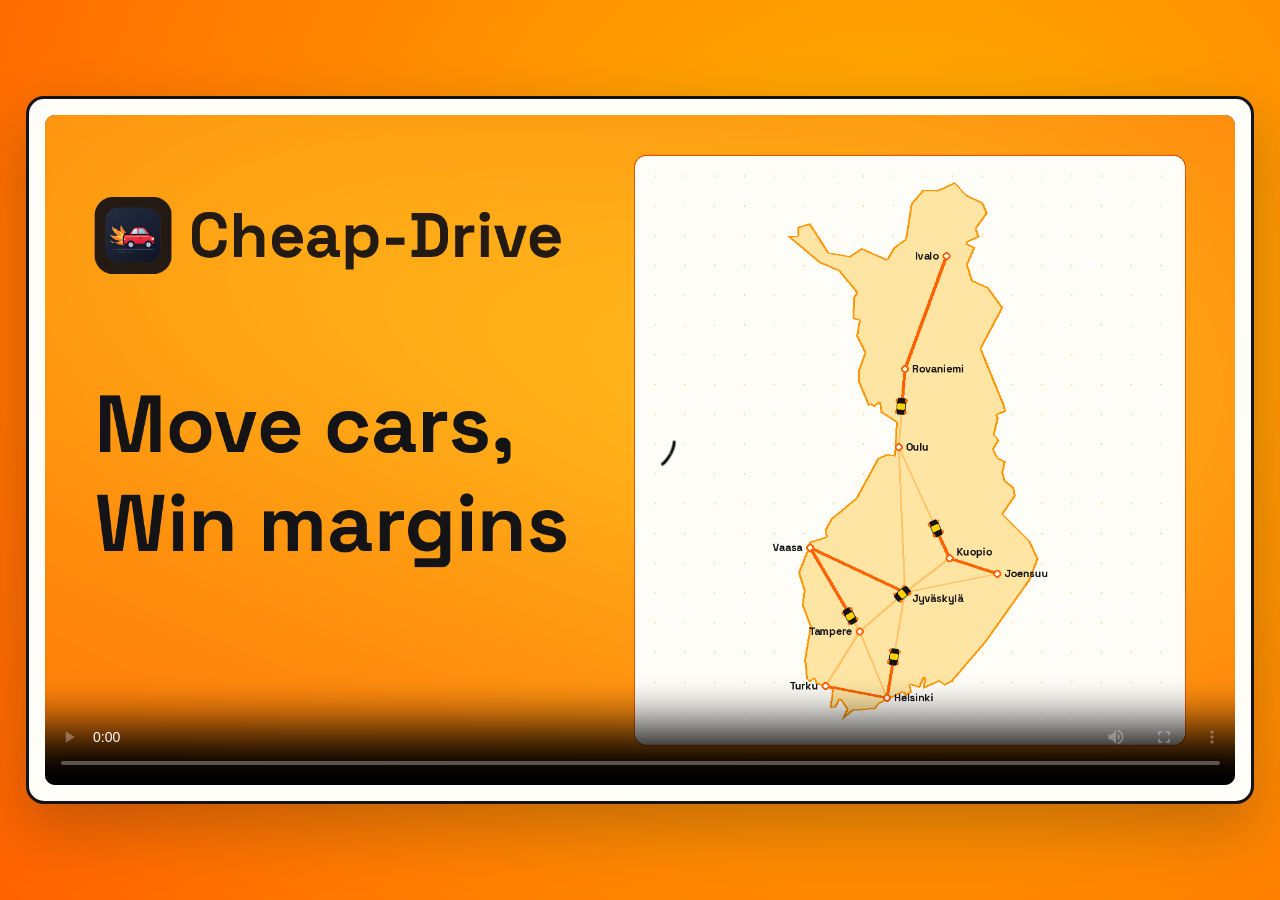
==== video/index.html @ 14f2be90 "Update hosted demo video: remove ': 5/5 weeks ranked' on Slide 7" ====
<!doctype html>
<html lang="en">
<head>
  <meta charset="utf-8">
  <meta name="viewport" content="width=device-width, initial-scale=1">
  <title>Cheap-Drive - Demo Video</title>
  <style>
    :root {
      --bg-top: #FFB700;
      --bg-bot: #FF6200;
      --card: #FFFDF8;
      --ink: #141416;
    }
    * { box-sizing: border-box; }
    body {
      margin: 0;
      min-height: 100vh;
      background: radial-gradient(circle at 70% 35%, var(--bg-top), var(--bg-bot));
      display: flex;
      align-items: center;
      justify-content: center;
      padding: 24px;
    }
    .stage {
      width: min(1280px, 96vw);
      background: var(--card);
      border: 3px solid var(--ink);
      border-radius: 18px;
      padding: 16px;
      box-shadow: 0 24px 60px rgba(20, 20, 22, 0.25);
    }
    video {
      display: block;
      width: 100%;
      aspect-ratio: 16 / 9;
      border-radius: 10px;
      background: #141416;
    }
  </style>
</head>
<body>
  <main class="stage">
    <video controls autoplay playsinline preload="auto" poster="poster.png?v=2627h" src="cheap-drive-demo.mp4?v=2627h">
      <track kind="captions" src="captions.vtt?v=2627h" srclang="en" label="English">
    </video>
  </main>
</body>
</html>
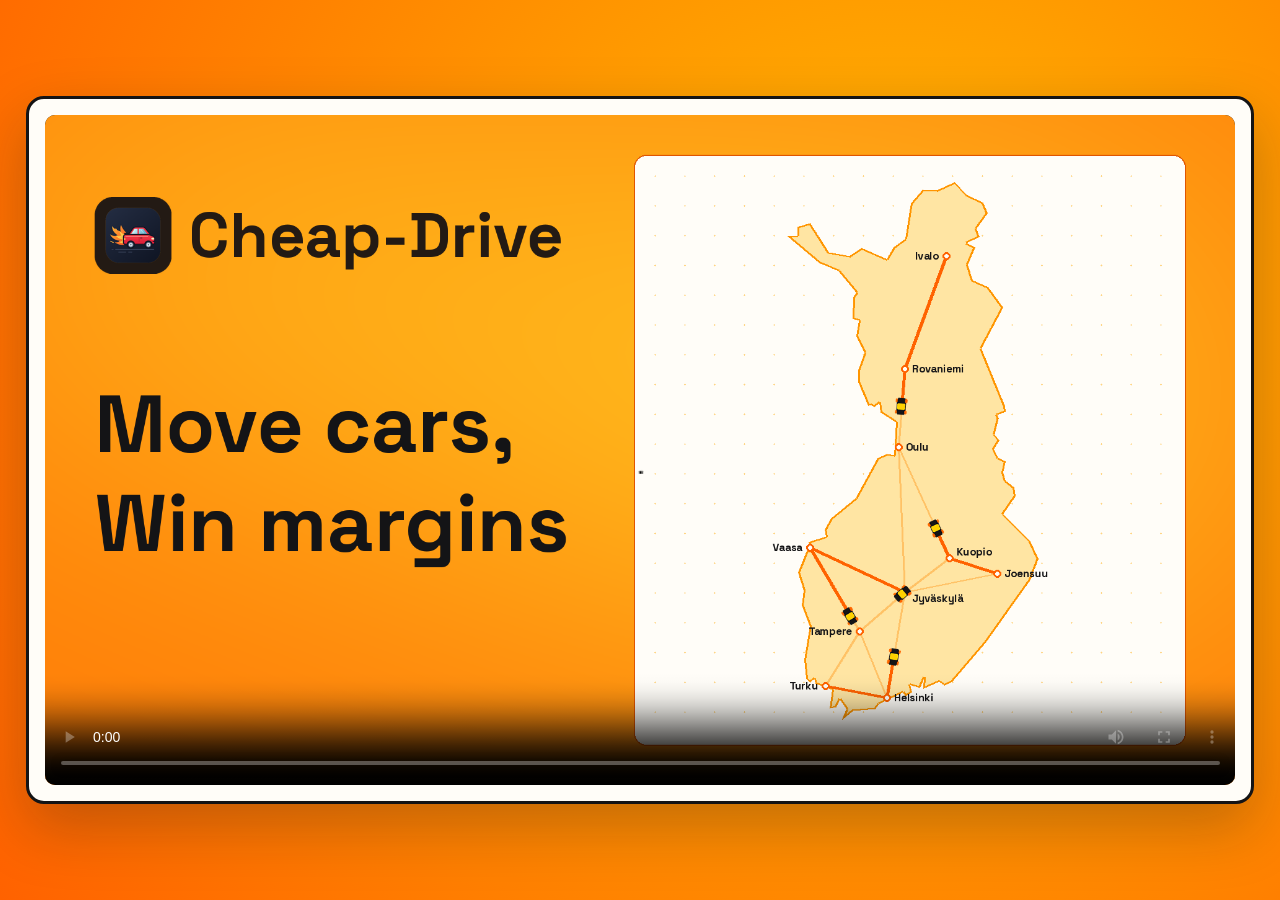
==== commit 2d766118: "Update hosted demo video: compact centered '17/19 weeks ahead' blob on Slide 7" ====
--- a/video/index.html
+++ b/video/index.html
@@ -40,8 +40,8 @@
 </head>
 <body>
   <main class="stage">
-    <video controls autoplay playsinline preload="auto" poster="poster.png?v=2627h" src="cheap-drive-demo.mp4?v=2627h">
-      <track kind="captions" src="captions.vtt?v=2627h" srclang="en" label="English">
+    <video controls autoplay playsinline preload="auto" poster="poster.png?v=2627i" src="cheap-drive-demo.mp4?v=2627i">
+      <track kind="captions" src="captions.vtt?v=2627i" srclang="en" label="English">
     </video>
   </main>
 </body>
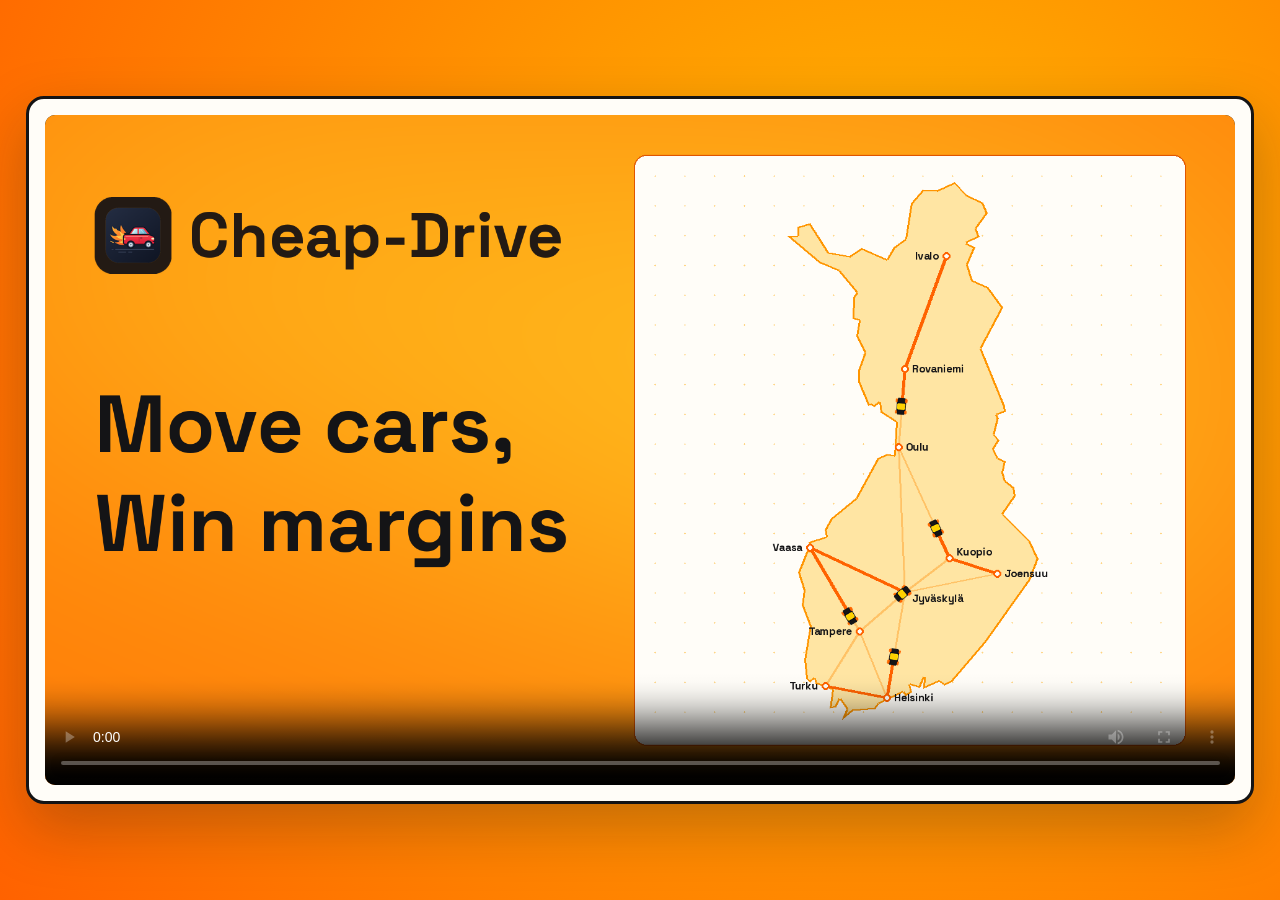
==== commit 0b5fe0e8: "Update hosted demo video: Slide 2 subtitle removal, '1. Filters', and '=>' on Slide 4" ====
--- a/video/index.html
+++ b/video/index.html
@@ -40,8 +40,8 @@
 </head>
 <body>
   <main class="stage">
-    <video controls autoplay playsinline preload="auto" poster="poster.png?v=2627i" src="cheap-drive-demo.mp4?v=2627i">
-      <track kind="captions" src="captions.vtt?v=2627i" srclang="en" label="English">
+    <video controls autoplay playsinline preload="auto" poster="poster.png?v=2627j" src="cheap-drive-demo.mp4?v=2627j">
+      <track kind="captions" src="captions.vtt?v=2627j" srclang="en" label="English">
     </video>
   </main>
 </body>
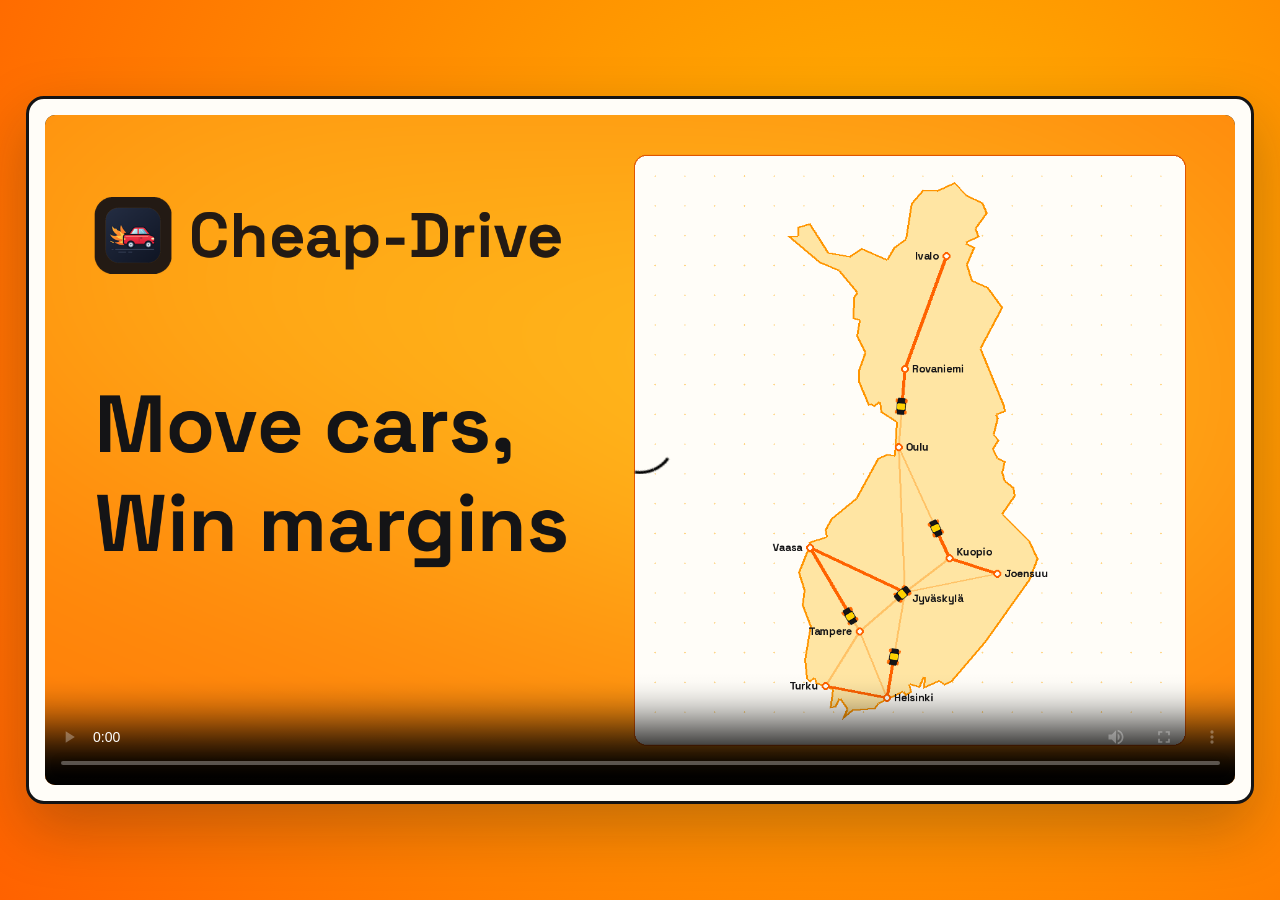
==== commit 90bebb8b: "Update hosted demo video: violet outline on right-hand Epsilon box" ====
--- a/video/index.html
+++ b/video/index.html
@@ -40,8 +40,8 @@
 </head>
 <body>
   <main class="stage">
-    <video controls autoplay playsinline preload="auto" poster="poster.png?v=2627j" src="cheap-drive-demo.mp4?v=2627j">
-      <track kind="captions" src="captions.vtt?v=2627j" srclang="en" label="English">
+    <video controls autoplay playsinline preload="auto" poster="poster.png?v=2627k" src="cheap-drive-demo.mp4?v=2627k">
+      <track kind="captions" src="captions.vtt?v=2627k" srclang="en" label="English">
     </video>
   </main>
 </body>
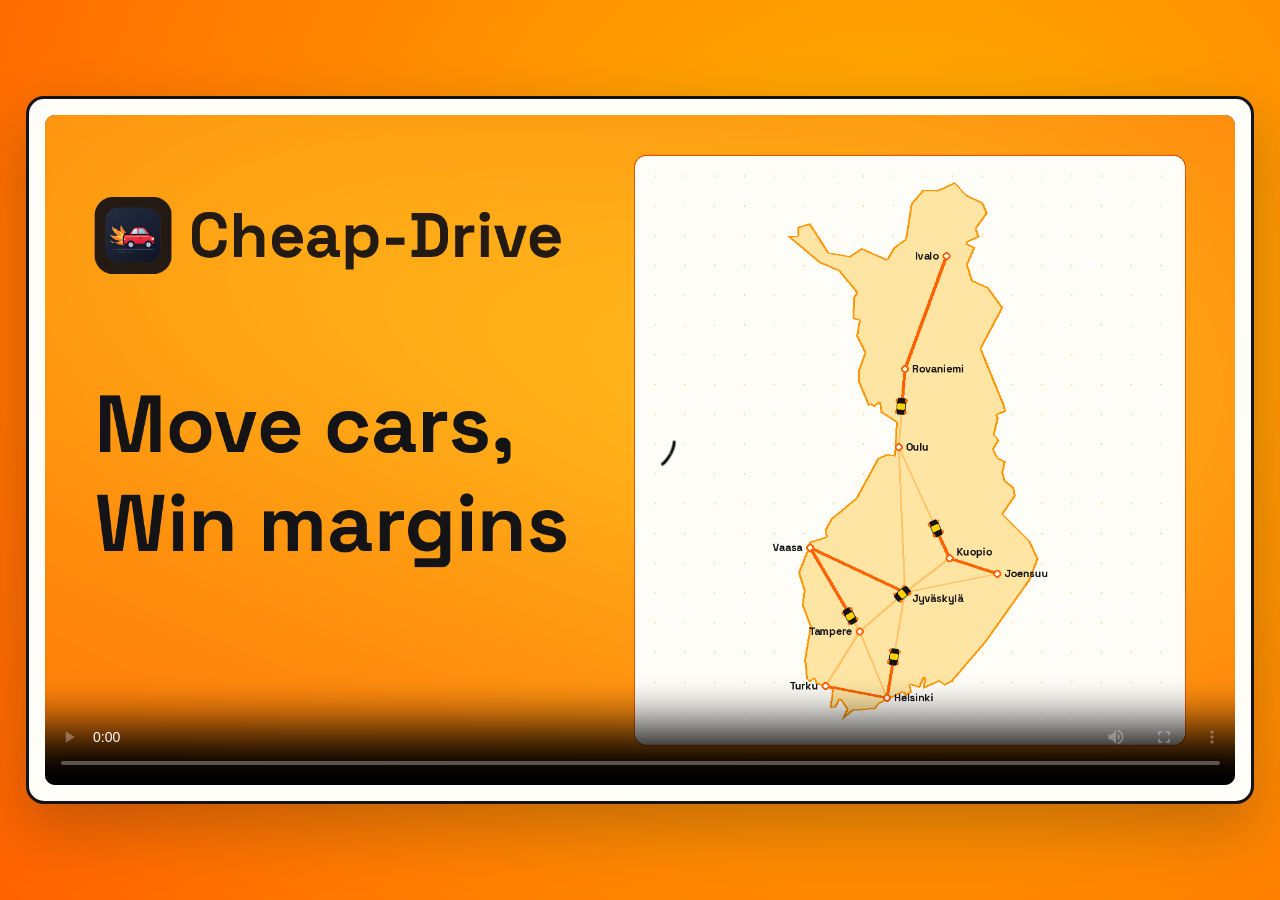
==== commit 52782821: "Update hosted demo video: remove top-right summary pills from Slide 2" ====
--- a/video/index.html
+++ b/video/index.html
@@ -40,8 +40,8 @@
 </head>
 <body>
   <main class="stage">
-    <video controls autoplay playsinline preload="auto" poster="poster.png?v=2627k" src="cheap-drive-demo.mp4?v=2627k">
-      <track kind="captions" src="captions.vtt?v=2627k" srclang="en" label="English">
+    <video controls autoplay playsinline preload="auto" poster="poster.png?v=2627l" src="cheap-drive-demo.mp4?v=2627l">
+      <track kind="captions" src="captions.vtt?v=2627l" srclang="en" label="English">
     </video>
   </main>
 </body>
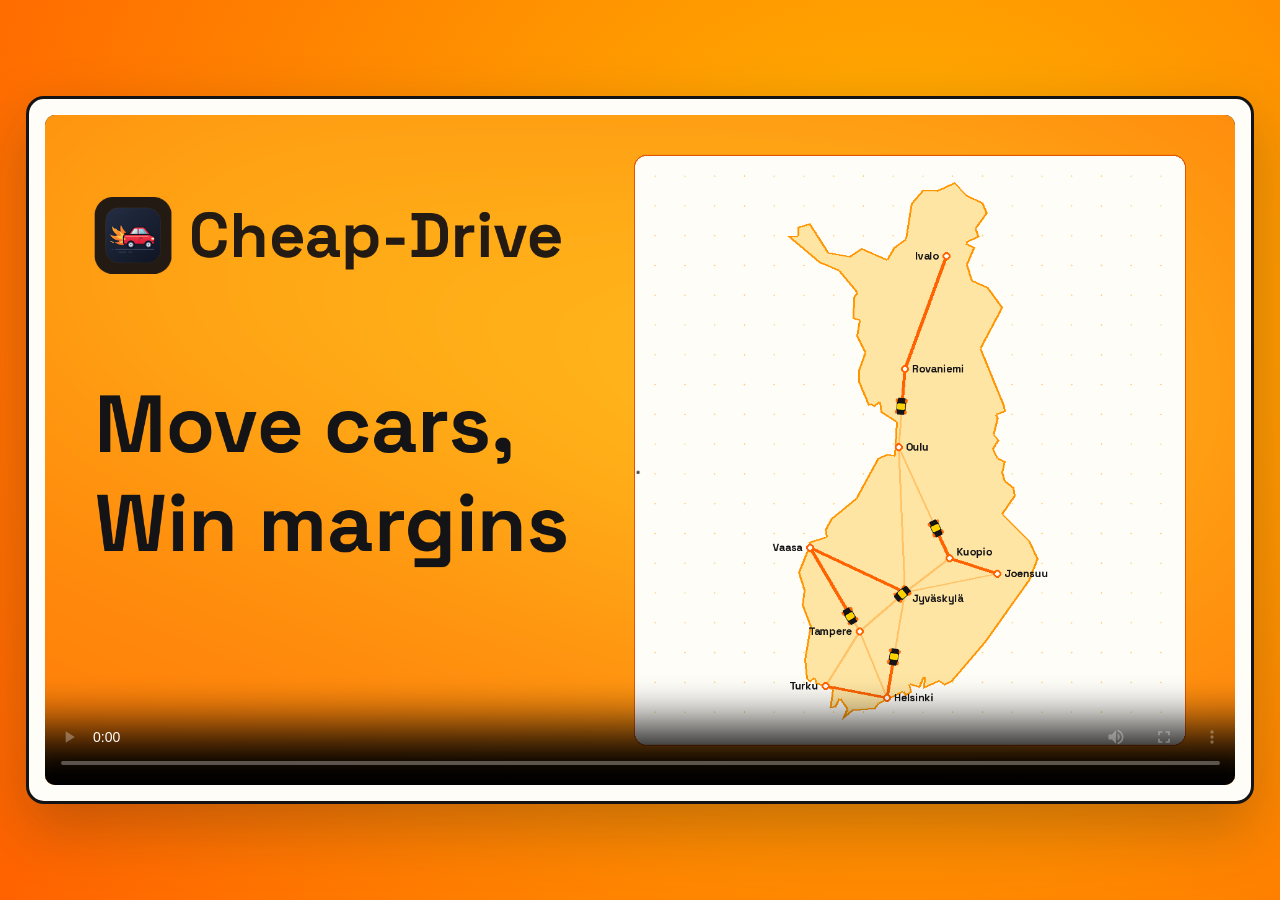
==== commit 9fbe48b8: "Update hosted demo video: two-column Card 1 layout on Slide 7" ====
--- a/video/index.html
+++ b/video/index.html
@@ -40,8 +40,8 @@
 </head>
 <body>
   <main class="stage">
-    <video controls autoplay playsinline preload="auto" poster="poster.png?v=2627l" src="cheap-drive-demo.mp4?v=2627l">
-      <track kind="captions" src="captions.vtt?v=2627l" srclang="en" label="English">
+    <video controls autoplay playsinline preload="auto" poster="poster.png?v=2627m" src="cheap-drive-demo.mp4?v=2627m">
+      <track kind="captions" src="captions.vtt?v=2627m" srclang="en" label="English">
     </video>
   </main>
 </body>
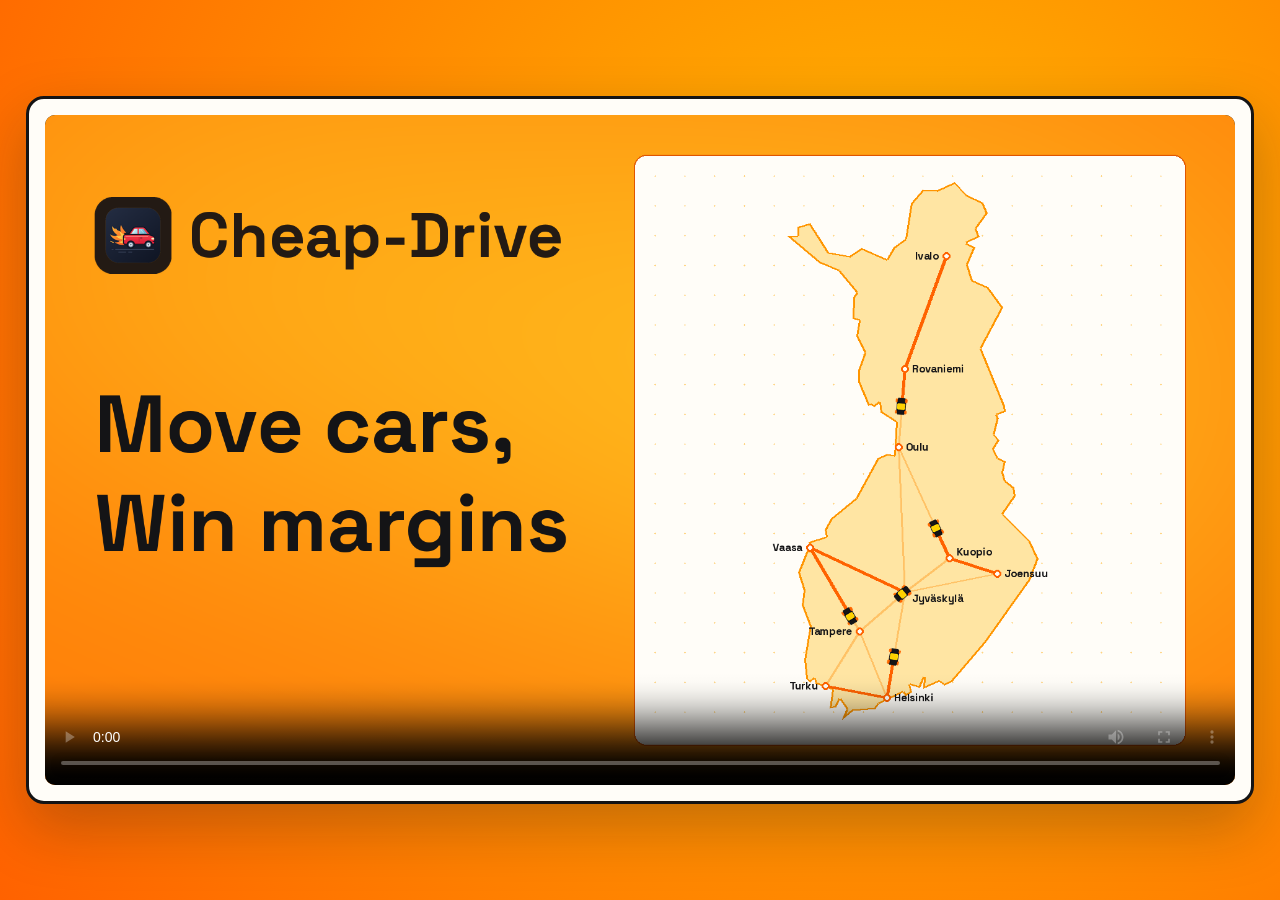
==== commit 7af5896b: "Update hosted demo video: match 'Test the brakes' card style and add explainer" ====
--- a/video/index.html
+++ b/video/index.html
@@ -40,8 +40,8 @@
 </head>
 <body>
   <main class="stage">
-    <video controls autoplay playsinline preload="auto" poster="poster.png?v=2627m" src="cheap-drive-demo.mp4?v=2627m">
-      <track kind="captions" src="captions.vtt?v=2627m" srclang="en" label="English">
+    <video controls autoplay playsinline preload="auto" poster="poster.png?v=2627n" src="cheap-drive-demo.mp4?v=2627n">
+      <track kind="captions" src="captions.vtt?v=2627n" srclang="en" label="English">
     </video>
   </main>
 </body>
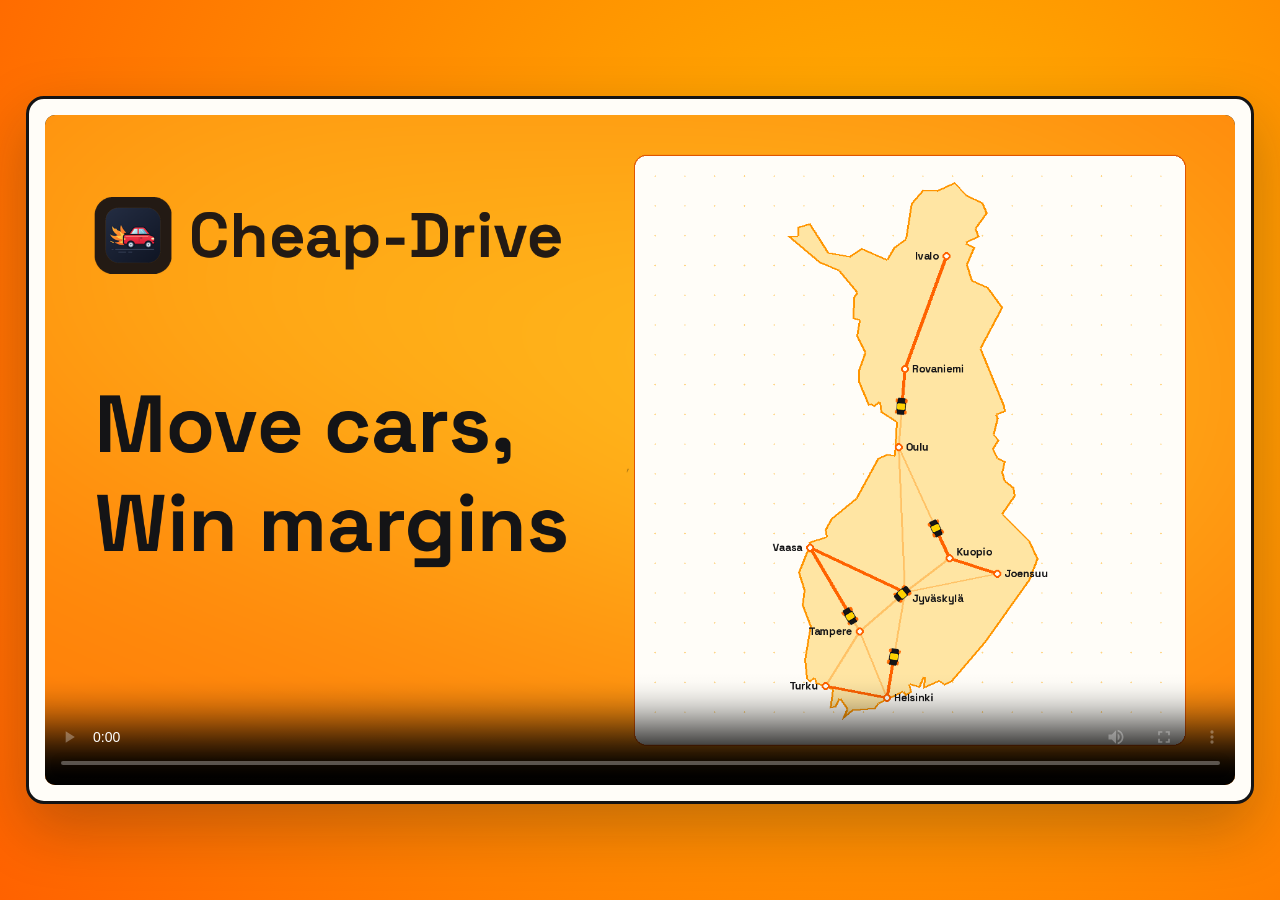
==== commit b5a8e6fc: "Update hosted demo video: thicker violet border on right-hand Epsilon box" ====
--- a/video/index.html
+++ b/video/index.html
@@ -40,8 +40,8 @@
 </head>
 <body>
   <main class="stage">
-    <video controls autoplay playsinline preload="auto" poster="poster.png?v=2627n" src="cheap-drive-demo.mp4?v=2627n">
-      <track kind="captions" src="captions.vtt?v=2627n" srclang="en" label="English">
+    <video controls autoplay playsinline preload="auto" poster="poster.png?v=2627o" src="cheap-drive-demo.mp4?v=2627o">
+      <track kind="captions" src="captions.vtt?v=2627o" srclang="en" label="English">
     </video>
   </main>
 </body>
